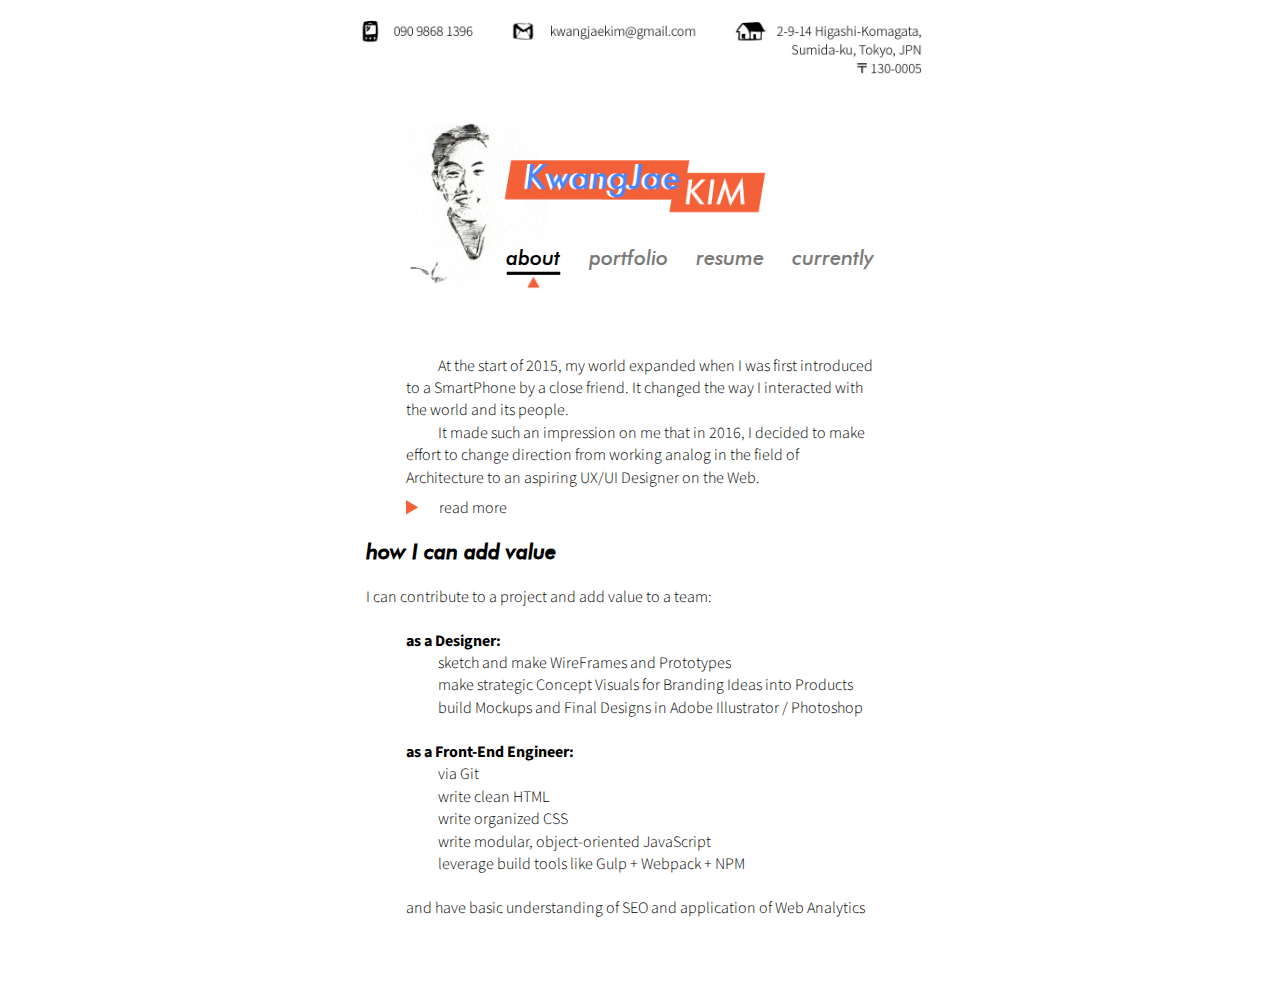
==== index.html @ ad5e67df "finished general portfolio page." ====
<!DOCTYPE html>


<html>
    <head>        
        <meta name="viewport" content="width=device-width, initial-scale=1">
        <title>KJ Kim's Portfolio</title>
        <meta name="robots" content="noindex,nofollow">
        <meta name="description" content="Aspiring UX/UI Web Designer">
        <link href="https://fonts.googleapis.com/css?family=Source+Sans+Pro" rel="stylesheet">
        <link rel="stylesheet" href="css/main.css">
        <link rel="stylesheet" href="css/fonts/stylesheet.css" type="text/css" charset="utf-8" />
        <script type="text/javascript" src="js/jquery.js"></script>
        <script type="text/javascript" src="js/declarativeToggle.js"></script>
    </head>

    <body class="index">
        <header class="site-header">
            <div class="wrapper">
                <div class="wrapper--565 page-section-20">
                    <img src="images/icons/site-header-contact-info.jpg">
                </div>
                    <div class="large-hero wrapper--468 page-section-40">
                        <img class="logo-kjk" src="images/icons/logo-kjk.png">
                        <nav class="large-hero--nav clearfix">
                        <ul>
                            <li><a class="about-menu" href="index.html">about</a><img class="about-menu-adjustment" src="images/icons/nav-page-indicat-about.jpg"></li>
                            <li><a class="portfolio-menu"  href="portfolio.html">portfolio</a></li>
                            <li><a class="resume-menu"  href="#">resume</a></li>
                            <li><a class="currently-menu"  href="currently.html">currently</a></li>
                        </ul>
                        </nav>
                    </div>
                    <div class="small-hero clearfix">
                        <img class="kjk-logo" src="images/icons/kjk-logo-name_02.jpg">
                        <nav>
                            <ul>
                                <li><a class="about-menu" href="index.html">about</a><img src="images/icons/nav-page-indicat-about.jpg"></li>
                                <li class="border-right border-left"><a class="portfolio-menu"  href="portfolio.html">portfolio</a></li>
                                <li class="border-right"><a class="resume-menu"  href="#">resume</a></li>
                                <li><a class="currently-menu"  href="currently.html">currently</a></li>
                            </ul>
                        </nav>
                    </div>
            </div>
        </header>
            <div class="wrapper">
            <div class="wrapper--468 page-section-60">
                <div class="content-container--about">
                    <p>At the start of 2015, my world expanded when I was first introduced to a SmartPhone by a close friend. It changed the way I interacted with the world and its people.</p>
                    <p>It made such an impression on me that in 2016, I decided to make effort to change direction from working analog in the field of Architecture to an aspiring UX/UI Designer on the Web.</p>       
                </div>
                <div class="content-container--about-arrow clearfix">
                    <img src="images/icons/arrow-static-orange.png" alt="#"><span data-toggle-target=".content-container--about-extra-info" data-toggle-text="hide full text" class="toggle-btn" href="#">read more</span>
                </div>
            </div>                
            <div class="content-container--about-extra-info page-section-20">
                <img src="images/about_profile-hi-dpi.jpg" alt="#">
                <div class="content-container--about-extra-info-text">
                        <p><strong>Background: </strong>Korea, Japan, USA</p>
                        <p><strong>Main Languages: </strong>English, Japanese</p>
                        <p><strong>Love: </strong>Hand Crafts, Fitness, San Antonio Spurs</p>
                        <p><strong>Important: </strong>Health, Family, Peers, Peace, Balanced Character, Grit, Communication, Creativity</p>
                        <p><strong>Deep Interest:</strong> Analog Digital Interaction</p>
                        <p><strong>Western Horoscope: </strong>Leo / <strong>Eastern Zodiac: </strong>Ox</p>   
                    </div>
            </div>
            
            <div class="content-container--about-add-value page-section-20 bottom-padding-80">
                <div class="wrapper--549">
                    <h1>how I can add value</h1><br>
                    <p>I can contribute to a project and add value to a team:</p><br>
                </div>

                <div class="content-container--add-value wrapper--468">
                    <h2>as a Designer:</h2>
                    <p>sketch and make WireFrames and Prototypes</p>
                    <p>make strategic Concept Visuals for Branding Ideas into Products</p>
                    <p>build Mockups and Final Designs in Adobe Illustrator / Photoshop</p><br>
                </div>

                <div class="content-container--add-value wrapper--468">
                    <h2>as a Front-End Engineer:</h2>
                    <p>via Git</p>
                    <p>write clean HTML</p>
                    <p>write organized CSS</p>
                    <p>write modular, object-oriented JavaScript</p>
                    <p>leverage build tools like Gulp + Webpack + NPM</p><br>
                </div>
                <p class="wrapper--468">and have basic understanding of SEO and application of Web Analytics
                </p>
            </div>
        </div>
    </body>
</html>
---- css/main.css ----
@import url('base/_global.css');
@import url('modules/_site-header.css');
@import url('modules/_wrapper.css');
@import url('modules/_large-hero.css');
@import url('modules/_content-container.css');
@import url('modules/_page-section.css');
@import url('modules/_reveal-hide.css');
---- css/fonts/stylesheet.css ----
/*! Generated by Font Squirrel (https://www.fontsquirrel.com) on May 12, 2017 */



@font-face {
    font-family: 'futura_md_btmedium_italic';
    src: url('911fonts.com_futuramediumitalic__-_911fonts.com-fonts-vbsc-webfont.woff2') format('woff2'),
         url('911fonts.com_futuramediumitalic__-_911fonts.com-fonts-vbsc-webfont.woff') format('woff');
    font-weight: normal;
    font-style: normal;
}
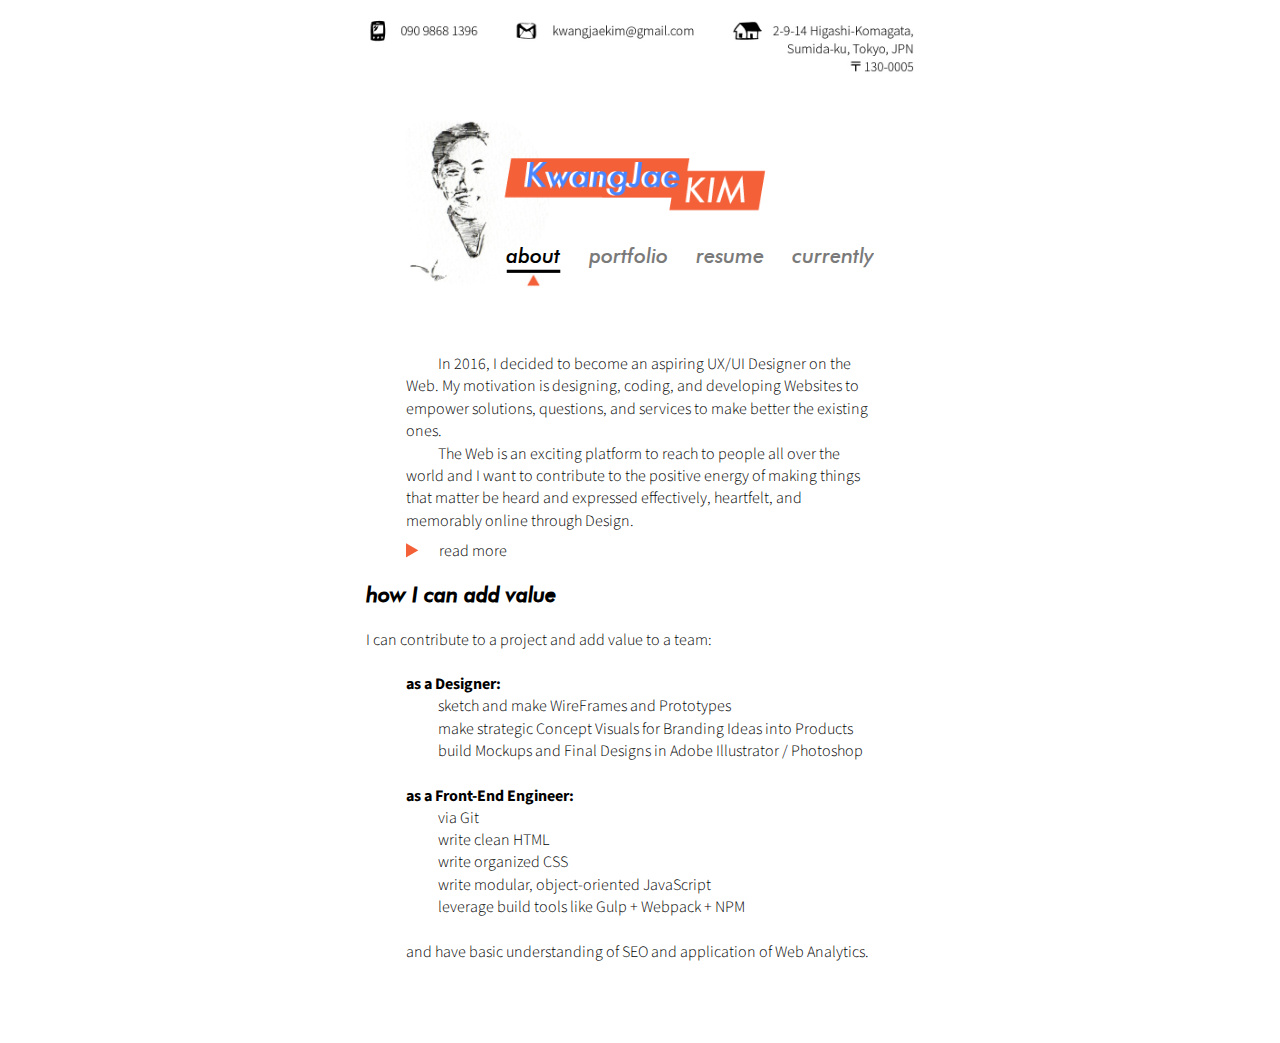
==== commit 2685a97f: "Deleted Needless photos- Organizing" ====
--- a/index.html
+++ b/index.html
@@ -1,6 +1,4 @@
 <!DOCTYPE html>
-
-
 <html>
     <head>        
         <meta name="viewport" content="width=device-width, initial-scale=1">
@@ -9,9 +7,7 @@
         <meta name="description" content="Aspiring UX/UI Web Designer">
         <link href="https://fonts.googleapis.com/css?family=Source+Sans+Pro" rel="stylesheet">
         <link rel="stylesheet" href="css/main.css">
-        <link rel="stylesheet" href="css/fonts/stylesheet.css" type="text/css" charset="utf-8" />
-        <script type="text/javascript" src="js/jquery.js"></script>
-        <script type="text/javascript" src="js/declarativeToggle.js"></script>
+        <link rel="stylesheet" href="css/fonts/stylesheet.css" type="text/css" charset="utf-8"/>
     </head>
 
     <body class="index">
@@ -20,65 +16,67 @@
                 <div class="wrapper--565 page-section-20">
                     <img src="images/icons/site-header-contact-info.jpg">
                 </div>
-                    <div class="large-hero wrapper--468 page-section-40">
-                        <img class="logo-kjk" src="images/icons/logo-kjk.png">
-                        <nav class="large-hero--nav clearfix">
+                <div class="large-hero wrapper--468 page-section-40">
+                    <img class="logo-kjk" src="images/icons/logo-kjk.png">
+                    <nav class="large-hero--nav clearfix">
                         <ul>
                             <li><a class="about-menu" href="index.html">about</a><img class="about-menu-adjustment" src="images/icons/nav-page-indicat-about.jpg"></li>
                             <li><a class="portfolio-menu"  href="portfolio.html">portfolio</a></li>
-                            <li><a class="resume-menu"  href="#">resume</a></li>
+                            <li><a class="resume-menu"  href="resume.html">resume</a></li>
                             <li><a class="currently-menu"  href="currently.html">currently</a></li>
                         </ul>
-                        </nav>
-                    </div>
-                    <div class="small-hero clearfix">
-                        <img class="kjk-logo" src="images/icons/kjk-logo-name_02.jpg">
-                        <nav>
-                            <ul>
-                                <li><a class="about-menu" href="index.html">about</a><img src="images/icons/nav-page-indicat-about.jpg"></li>
-                                <li class="border-right border-left"><a class="portfolio-menu"  href="portfolio.html">portfolio</a></li>
-                                <li class="border-right"><a class="resume-menu"  href="#">resume</a></li>
-                                <li><a class="currently-menu"  href="currently.html">currently</a></li>
-                            </ul>
-                        </nav>
-                    </div>
+                    </nav><!-- end responsive large screen size nav layout -->
+                </div>
+                <div class="small-hero clearfix">
+                    <img class="kjk-logo" src="images/icons/kjk-logo-name_02.jpg">
+                    <nav>
+                        <ul>
+                            <li><a class="about-menu" href="index.html">about</a><img class="about-menu-adjustment-small"  src="images/icons/nav-page-indicat-about.jpg"></li>
+                            <li class="border-right border-left"><a class="portfolio-menu"  href="portfolio.html">portfolio</a></li>
+                            <li class="border-right"><a class="resume-menu"  href="resume.html">resume</a></li>
+                            <li><a class="currently-menu"  href="currently.html">currently</a></li>
+                        </ul>
+                    </nav><!-- end responsive small screen size nav layout -->
+                </div>
             </div>
-        </header>
-            <div class="wrapper">
+        </header><!-- end site-header with navigation and logo section-->
+        
+        <div class="wrapper">
             <div class="wrapper--468 page-section-60">
                 <div class="content-container--about">
-                    <p>At the start of 2015, my world expanded when I was first introduced to a SmartPhone by a close friend. It changed the way I interacted with the world and its people.</p>
-                    <p>It made such an impression on me that in 2016, I decided to make effort to change direction from working analog in the field of Architecture to an aspiring UX/UI Designer on the Web.</p>       
+                    <p>In 2016, I decided to become an aspiring UX/UI Designer on the Web. My motivation is designing, coding, and developing Websites to empower solutions, questions, and services to make better the existing ones.<br><p>The Web is an exciting platform to reach to people all over the world and I want to contribute to the positive energy of making things that matter be heard and expressed effectively,  heartfelt, and memorably online through Design.</p>   
                 </div>
+                
                 <div class="content-container--about-arrow clearfix">
-                    <img src="images/icons/arrow-static-orange.png" alt="#"><span data-toggle-target=".content-container--about-extra-info" data-toggle-text="hide full text" class="toggle-btn" href="#">read more</span>
-                </div>
-            </div>                
+                    <img class="toggle-btn-about" src="images/icons/arrow-static-orange.png" alt="#"><span class="toggle-btn-about-text">read more</span><span class="toggle-btn-about-text-2-hidden">hide full text</span>
+                </div><!-- end read more button that slideToggles next div -->
+            </div><!-- end introduction -->              
+            
             <div class="content-container--about-extra-info page-section-20">
                 <img src="images/about_profile-hi-dpi.jpg" alt="#">
                 <div class="content-container--about-extra-info-text">
-                        <p><strong>Background: </strong>Korea, Japan, USA</p>
-                        <p><strong>Main Languages: </strong>English, Japanese</p>
-                        <p><strong>Love: </strong>Hand Crafts, Fitness, San Antonio Spurs</p>
-                        <p><strong>Important: </strong>Health, Family, Peers, Peace, Balanced Character, Grit, Communication, Creativity</p>
-                        <p><strong>Deep Interest:</strong> Analog Digital Interaction</p>
-                        <p><strong>Western Horoscope: </strong>Leo / <strong>Eastern Zodiac: </strong>Ox</p>   
-                    </div>
-            </div>
+                    <p><strong>Background: </strong>Japan, USA, Korea</p>
+                    <p><strong>Main Languages: </strong>English, Japanese</p>
+                    <p><strong>Love: </strong>Hand Crafts and Fitness</p>
+                    <p><strong>Important: </strong>Health, Family, Peers, Peace, Passion, Creativity and Flair</p>
+                    <p><strong>Deep Interest:</strong> Analog Digital Interaction</p>
+                    <p><strong>Western Horoscope: </strong>Leo / <strong>Eastern Zodiac: </strong>Ox</p>   
+                </div>
+            </div><!-- end hidden content that slideToggles on click of arrow -->
             
             <div class="content-container--about-add-value page-section-20 bottom-padding-80">
                 <div class="wrapper--549">
                     <h1>how I can add value</h1><br>
                     <p>I can contribute to a project and add value to a team:</p><br>
-                </div>
+                </div><!-- end paragraph 1 -->
 
                 <div class="content-container--add-value wrapper--468">
                     <h2>as a Designer:</h2>
                     <p>sketch and make WireFrames and Prototypes</p>
                     <p>make strategic Concept Visuals for Branding Ideas into Products</p>
                     <p>build Mockups and Final Designs in Adobe Illustrator / Photoshop</p><br>
-                </div>
-
+                </div><!-- end paragraph 2 -->
+                
                 <div class="content-container--add-value wrapper--468">
                     <h2>as a Front-End Engineer:</h2>
                     <p>via Git</p>
@@ -86,10 +84,15 @@
                     <p>write organized CSS</p>
                     <p>write modular, object-oriented JavaScript</p>
                     <p>leverage build tools like Gulp + Webpack + NPM</p><br>
-                </div>
-                <p class="wrapper--468">and have basic understanding of SEO and application of Web Analytics
+                </div><!-- end paragraph 3 -->
+                
+                <p class="wrapper--468">and have basic understanding of SEO and application of Web Analytics.
                 </p>
-            </div>
-        </div>
+            </div><!-- end container of how-I-can-add-value -->
+        </div><!-- end entire wrapper -->
+        
+        <script type="text/javascript" src="js/jquery.js"></script>
+        <script type="text/javascript" src="js/about.js"></script>           
+
     </body>
 </html>
--- a/css/main.css
+++ b/css/main.css
@@ -4,4 +4,5 @@
 @import url('modules/_large-hero.css');
 @import url('modules/_content-container.css');
 @import url('modules/_page-section.css');
-@import url('modules/_reveal-hide.css');+@import url('modules/_toggle.css');
+@import url('modules/_modal.css');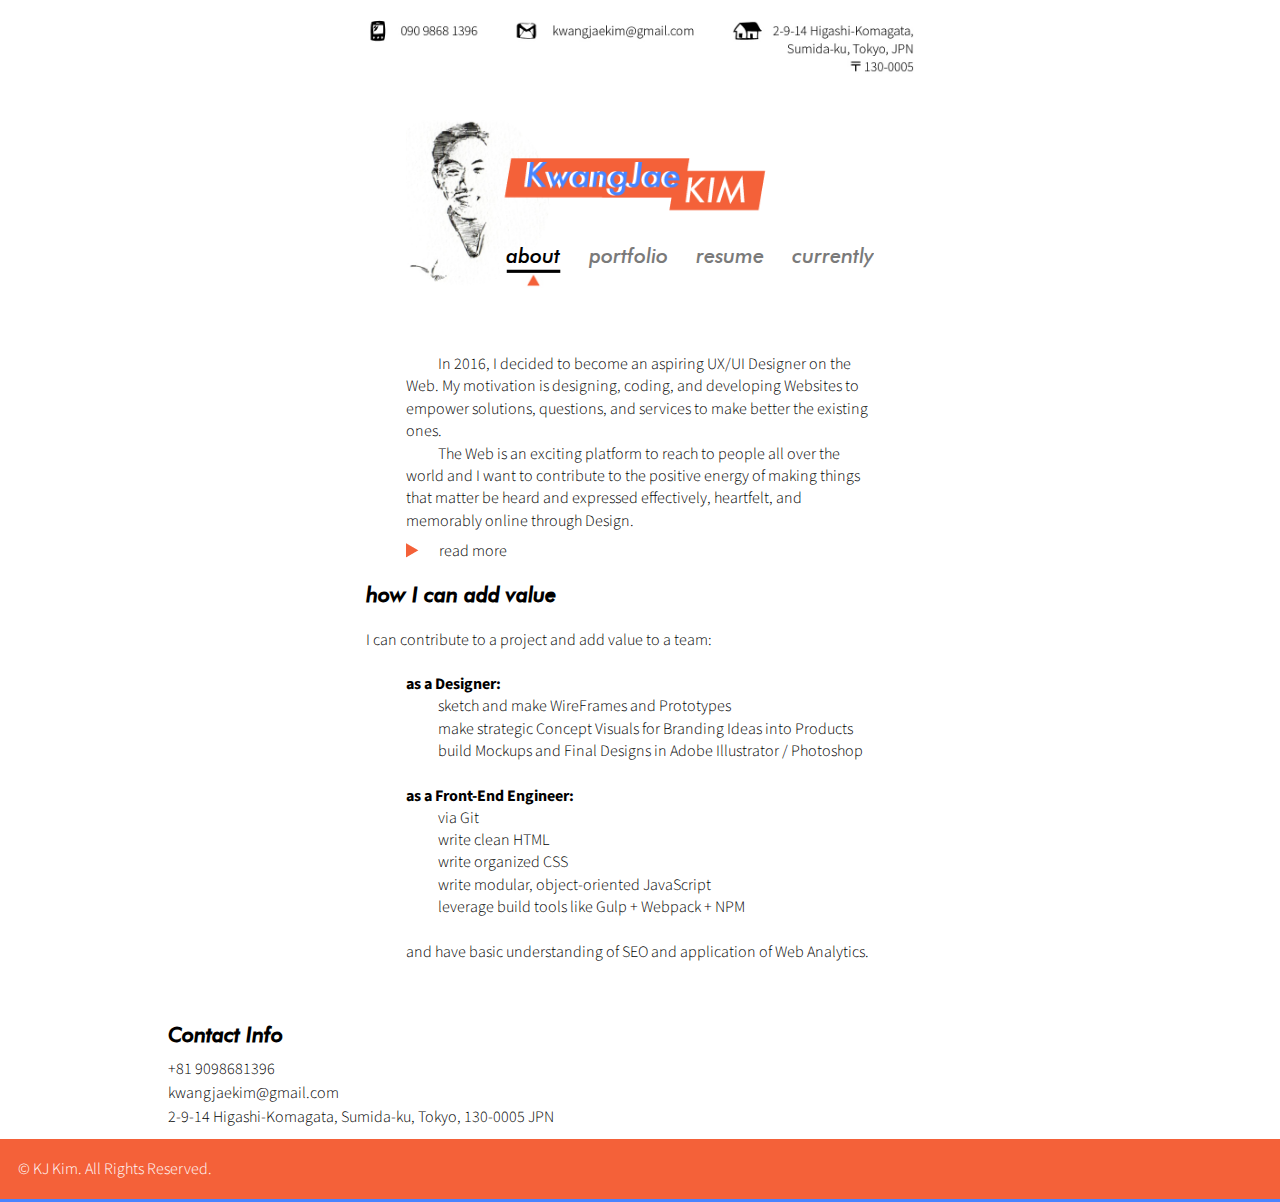
==== commit e709d66b: "Portfolio finished!" ====
--- a/index.html
+++ b/index.html
@@ -64,7 +64,7 @@
                 </div>
             </div><!-- end hidden content that slideToggles on click of arrow -->
             
-            <div class="content-container--about-add-value page-section-20 bottom-padding-80">
+            <div class="content-container--about-add-value page-section-20 bottom-padding-60">
                 <div class="wrapper--549">
                     <h1>how I can add value</h1><br>
                     <p>I can contribute to a project and add value to a team:</p><br>
@@ -88,8 +88,21 @@
                 
                 <p class="wrapper--468">and have basic understanding of SEO and application of Web Analytics.
                 </p>
+                
+                
             </div><!-- end container of how-I-can-add-value -->
+            
         </div><!-- end entire wrapper -->
+        
+        <footer class="contact-info-footer">
+            <div class="wrapper bottom-padding-10">
+                <h1 class="bottom-padding-10">Contact Info</h1>
+                <p>+81 9098681396</p>
+                <p>kwangjaekim@gmail.com</p>
+                <p>2-9-14 Higashi-Komagata, Sumida-ku, Tokyo, 130-0005 JPN</p>
+            </div>
+            <p class="orange-background">&copy; KJ Kim. All Rights Reserved.</p>
+        </footer>
         
         <script type="text/javascript" src="js/jquery.js"></script>
         <script type="text/javascript" src="js/about.js"></script>           
--- a/css/main.css
+++ b/css/main.css
@@ -5,4 +5,5 @@
 @import url('modules/_content-container.css');
 @import url('modules/_page-section.css');
 @import url('modules/_toggle.css');
-@import url('modules/_modal.css');+@import url('modules/_modal.css');
+@import url('modules/_footer.css');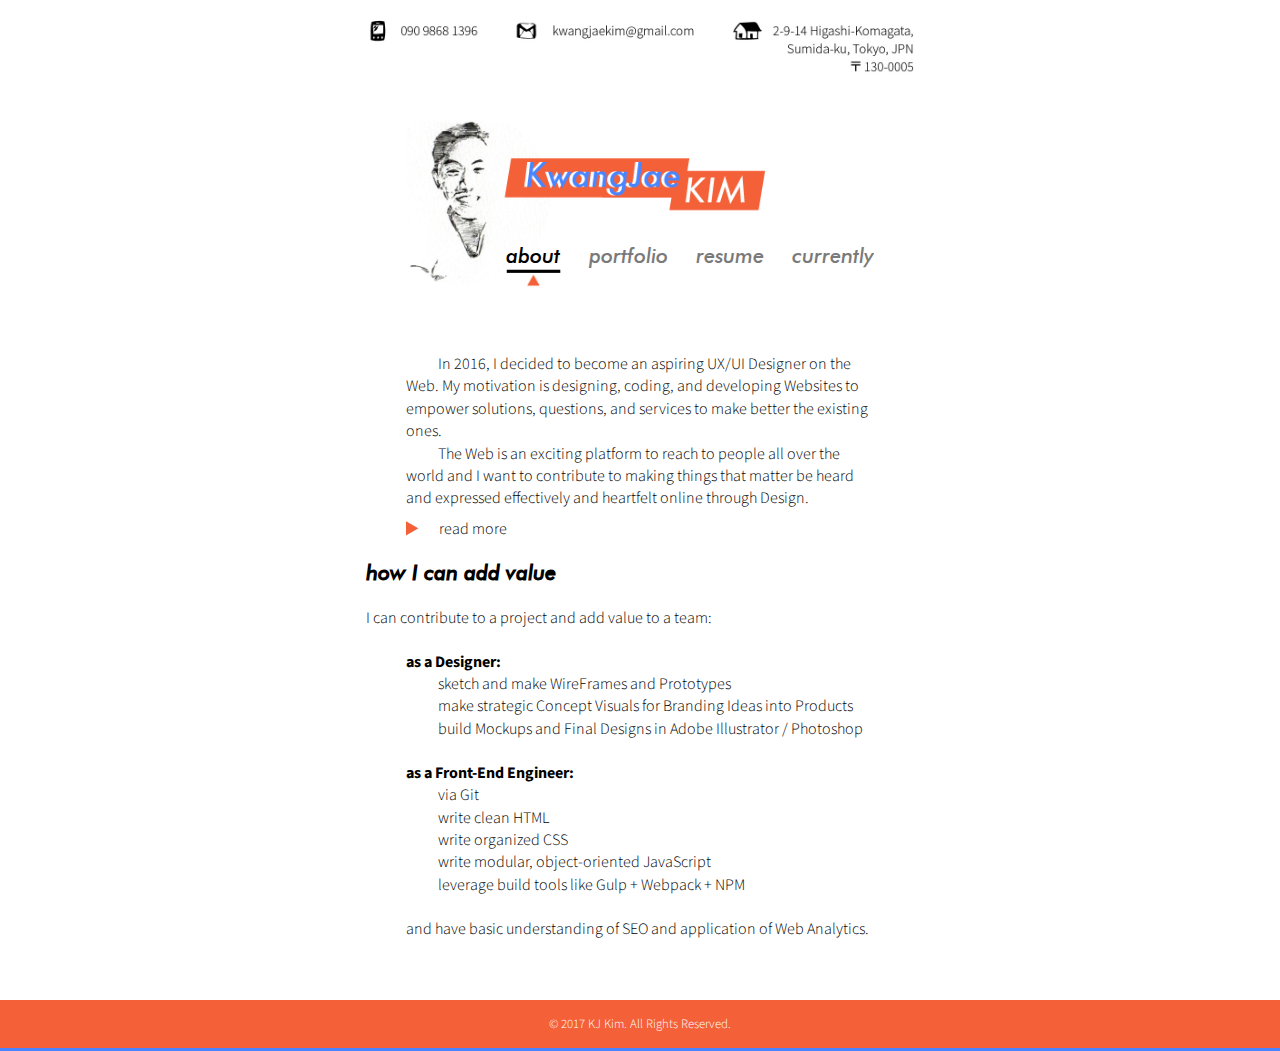
==== commit 7baff0d7: "Portfolio Completed" ====
--- a/index.html
+++ b/index.html
@@ -44,7 +44,7 @@
         <div class="wrapper">
             <div class="wrapper--468 page-section-60">
                 <div class="content-container--about">
-                    <p>In 2016, I decided to become an aspiring UX/UI Designer on the Web. My motivation is designing, coding, and developing Websites to empower solutions, questions, and services to make better the existing ones.<br><p>The Web is an exciting platform to reach to people all over the world and I want to contribute to the positive energy of making things that matter be heard and expressed effectively,  heartfelt, and memorably online through Design.</p>   
+                    <p>In 2016, I decided to become an aspiring UX/UI Designer on the Web. My motivation is designing, coding, and developing Websites to empower solutions, questions, and services to make better the existing ones.<br><p>The Web is an exciting platform to reach to people all over the world and I want to contribute to making things that matter be heard and expressed effectively and heartfelt online through Design.</p>
                 </div>
                 
                 <div class="content-container--about-arrow clearfix">
@@ -95,13 +95,15 @@
         </div><!-- end entire wrapper -->
         
         <footer class="contact-info-footer">
-            <div class="wrapper bottom-padding-10">
+            <div class="wrapper bottom-padding-10 display-small-screen">
                 <h1 class="bottom-padding-10">Contact Info</h1>
                 <p>+81 9098681396</p>
                 <p>kwangjaekim@gmail.com</p>
                 <p>2-9-14 Higashi-Komagata, Sumida-ku, Tokyo, 130-0005 JPN</p>
             </div>
-            <p class="orange-background">&copy; KJ Kim. All Rights Reserved.</p>
+            <div class="orange-background">
+                <p class="wrapper--549 footer-bottom">&copy; 2017 KJ Kim. All Rights Reserved.</p>
+            </div>
         </footer>
         
         <script type="text/javascript" src="js/jquery.js"></script>
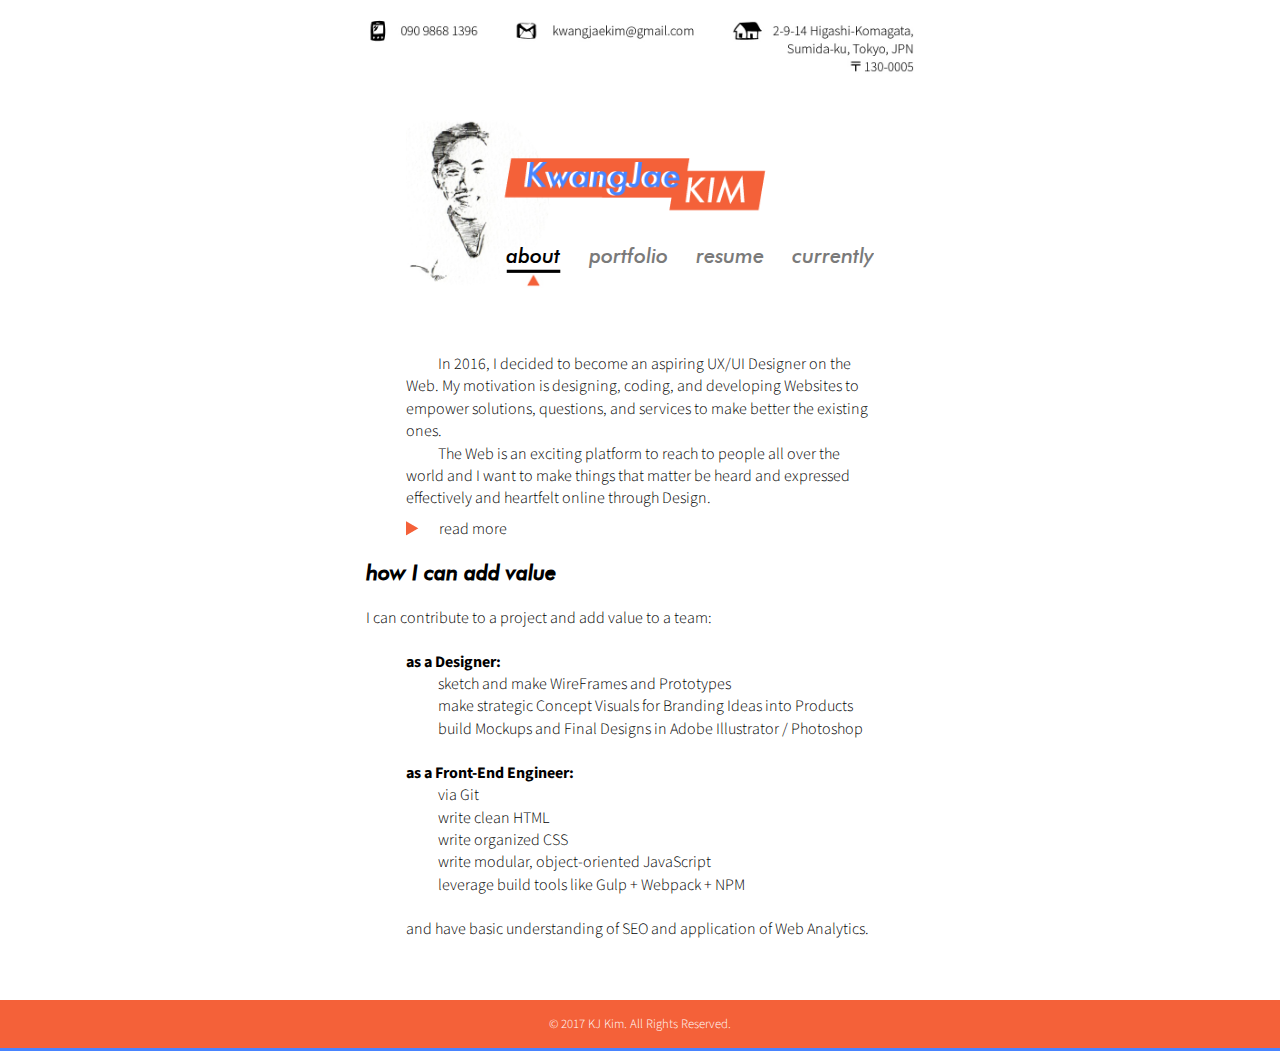
==== commit 0b05bc9c: "Portfolio Completed" ====
--- a/index.html
+++ b/index.html
@@ -44,7 +44,7 @@
         <div class="wrapper">
             <div class="wrapper--468 page-section-60">
                 <div class="content-container--about">
-                    <p>In 2016, I decided to become an aspiring UX/UI Designer on the Web. My motivation is designing, coding, and developing Websites to empower solutions, questions, and services to make better the existing ones.<br><p>The Web is an exciting platform to reach to people all over the world and I want to contribute to making things that matter be heard and expressed effectively and heartfelt online through Design.</p>
+                    <p>In 2016, I decided to become an aspiring UX/UI Designer on the Web. My motivation is designing, coding, and developing Websites to empower solutions, questions, and services to make better the existing ones.<br><p>The Web is an exciting platform to reach to people all over the world and I want to make things that matter be heard and expressed effectively and heartfelt online through Design.</p>
                 </div>
                 
                 <div class="content-container--about-arrow clearfix">
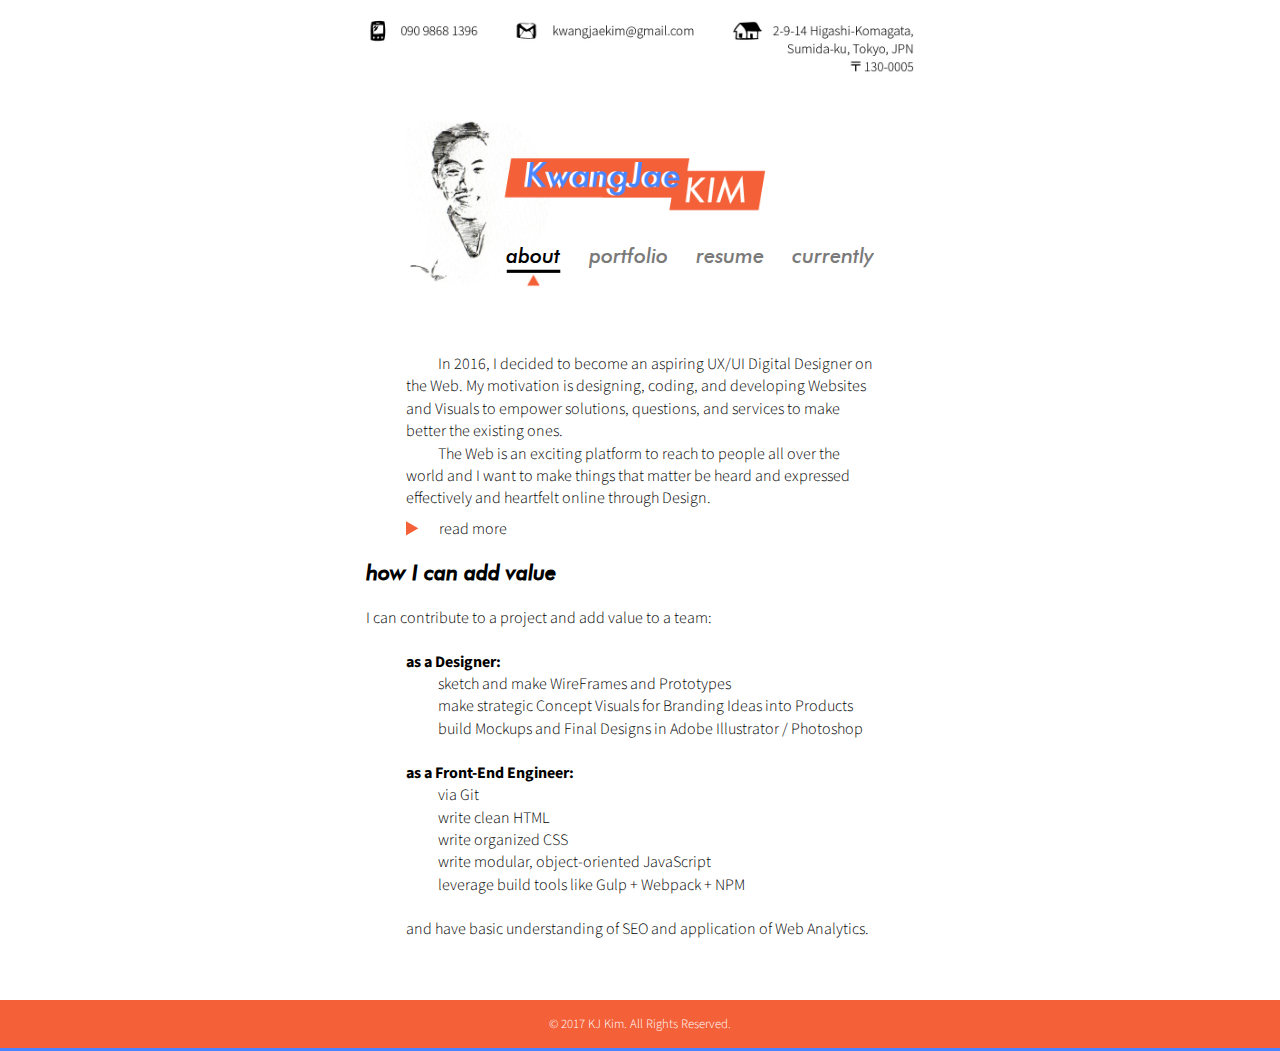
==== commit 0607fffa: "Final" ====
--- a/index.html
+++ b/index.html
@@ -44,7 +44,7 @@
         <div class="wrapper">
             <div class="wrapper--468 page-section-60">
                 <div class="content-container--about">
-                    <p>In 2016, I decided to become an aspiring UX/UI Designer on the Web. My motivation is designing, coding, and developing Websites to empower solutions, questions, and services to make better the existing ones.<br><p>The Web is an exciting platform to reach to people all over the world and I want to make things that matter be heard and expressed effectively and heartfelt online through Design.</p>
+                    <p>In 2016, I decided to become an aspiring UX/UI Digital Designer on the Web. My motivation is designing, coding, and developing Websites and Visuals to empower solutions, questions, and services to make better the existing ones.<br><p>The Web is an exciting platform to reach to people all over the world and I want to make things that matter be heard and expressed effectively and heartfelt online through Design.</p>
                 </div>
                 
                 <div class="content-container--about-arrow clearfix">
